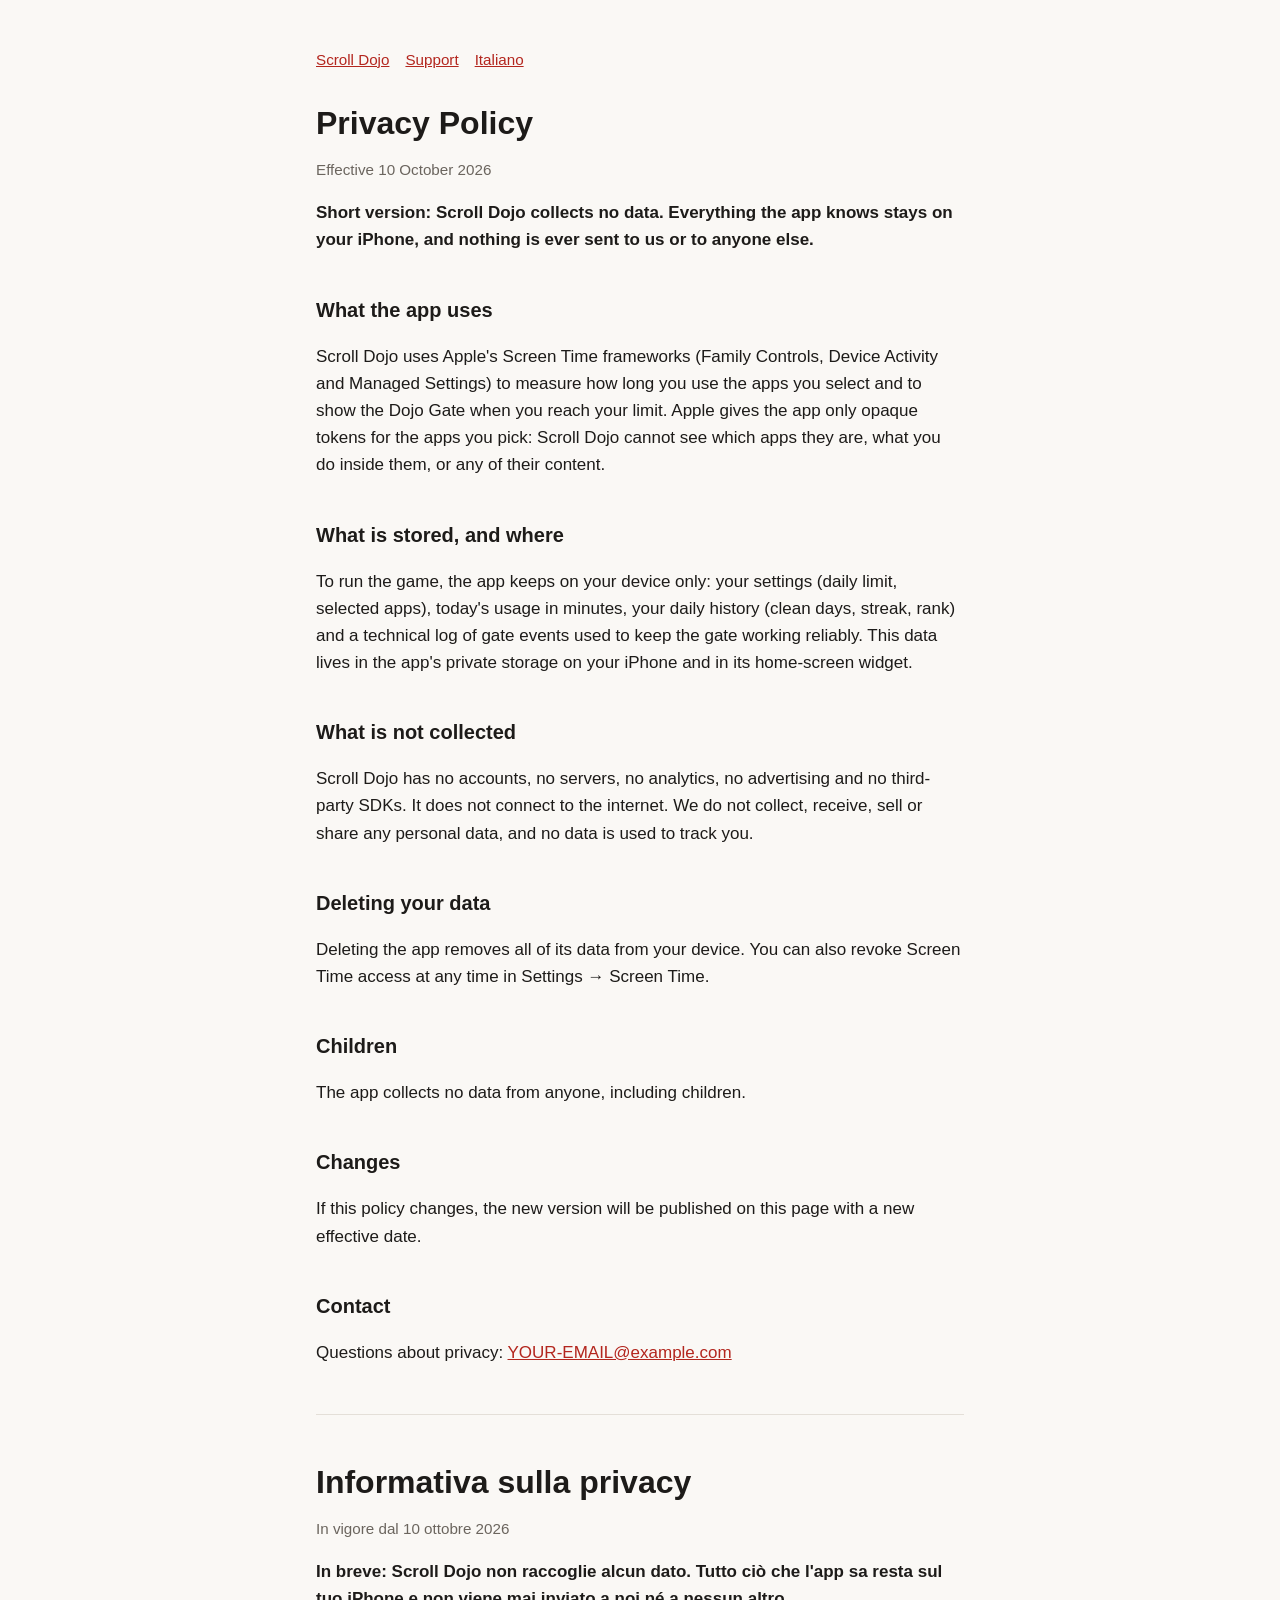
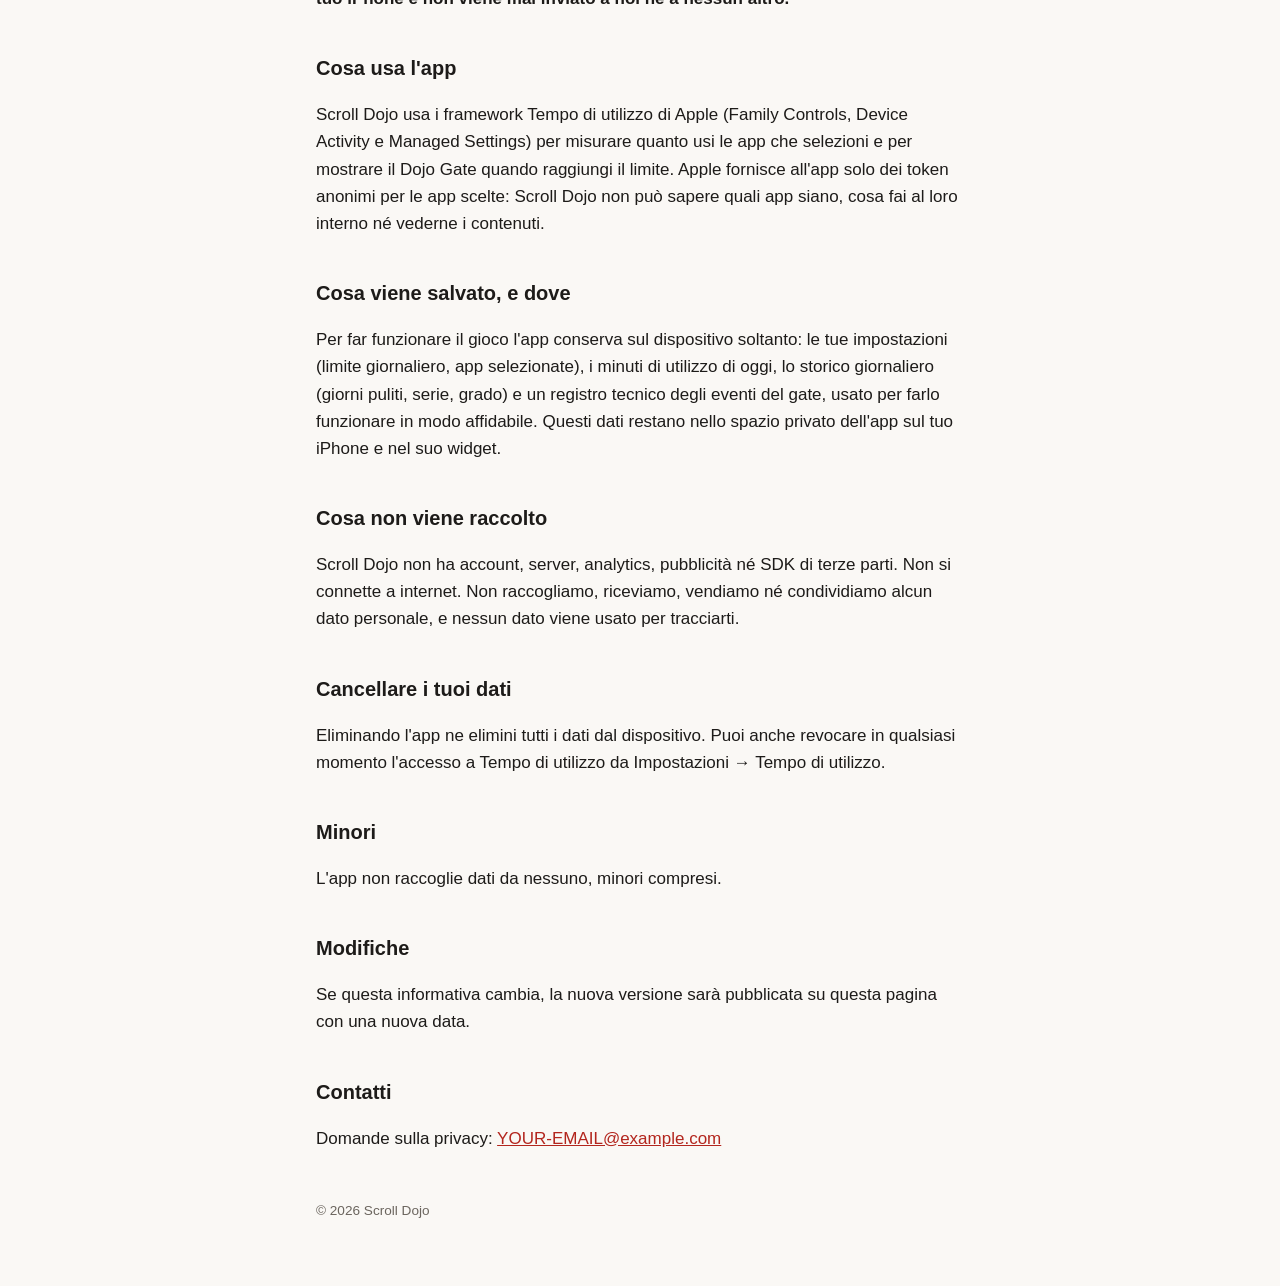
==== privacy.html @ 6bf16b57 "feat: privacy policy and support pages for the App Store listing Co-Authored-By: Claude Opus 5.5 <no" ====
<!doctype html>
<html lang="en">
<head>
  <meta charset="utf-8">
  <meta name="viewport" content="width=device-width, initial-scale=1">
  <title>Scroll Dojo Privacy</title>
  <meta name="description" content="Scroll Dojo collects no data. Everything stays on your iPhone.">
  <link rel="stylesheet" href="style.css">
</head>
<body>
<main>
  <nav><a href="index.html">Scroll Dojo</a><a href="support.html">Support</a><a href="#it">Italiano</a></nav>

  <h1>Privacy Policy</h1>
  <p class="muted">Effective 10 October 2026</p>

  <p><strong>Short version: Scroll Dojo collects no data. Everything the app knows stays on your iPhone, and nothing is ever sent to us or to anyone else.</strong></p>

  <h2>What the app uses</h2>
  <p>Scroll Dojo uses Apple's Screen Time frameworks (Family Controls, Device Activity and Managed Settings) to measure how long you use the apps you select and to show the Dojo Gate when you reach your limit. Apple gives the app only opaque tokens for the apps you pick: Scroll Dojo cannot see which apps they are, what you do inside them, or any of their content.</p>

  <h2>What is stored, and where</h2>
  <p>To run the game, the app keeps on your device only: your settings (daily limit, selected apps), today's usage in minutes, your daily history (clean days, streak, rank) and a technical log of gate events used to keep the gate working reliably. This data lives in the app's private storage on your iPhone and in its home-screen widget.</p>

  <h2>What is not collected</h2>
  <p>Scroll Dojo has no accounts, no servers, no analytics, no advertising and no third-party SDKs. It does not connect to the internet. We do not collect, receive, sell or share any personal data, and no data is used to track you.</p>

  <h2>Deleting your data</h2>
  <p>Deleting the app removes all of its data from your device. You can also revoke Screen Time access at any time in Settings &rarr; Screen Time.</p>

  <h2>Children</h2>
  <p>The app collects no data from anyone, including children.</p>

  <h2>Changes</h2>
  <p>If this policy changes, the new version will be published on this page with a new effective date.</p>

  <h2>Contact</h2>
  <p>Questions about privacy: <a href="mailto:YOUR-EMAIL@example.com">YOUR-EMAIL@example.com</a></p>

  <hr>

  <section id="it" lang="it">
    <h1>Informativa sulla privacy</h1>
    <p class="muted">In vigore dal 10 ottobre 2026</p>

    <p><strong>In breve: Scroll Dojo non raccoglie alcun dato. Tutto ciò che l'app sa resta sul tuo iPhone e non viene mai inviato a noi né a nessun altro.</strong></p>

    <h2>Cosa usa l'app</h2>
    <p>Scroll Dojo usa i framework Tempo di utilizzo di Apple (Family Controls, Device Activity e Managed Settings) per misurare quanto usi le app che selezioni e per mostrare il Dojo Gate quando raggiungi il limite. Apple fornisce all'app solo dei token anonimi per le app scelte: Scroll Dojo non può sapere quali app siano, cosa fai al loro interno né vederne i contenuti.</p>

    <h2>Cosa viene salvato, e dove</h2>
    <p>Per far funzionare il gioco l'app conserva sul dispositivo soltanto: le tue impostazioni (limite giornaliero, app selezionate), i minuti di utilizzo di oggi, lo storico giornaliero (giorni puliti, serie, grado) e un registro tecnico degli eventi del gate, usato per farlo funzionare in modo affidabile. Questi dati restano nello spazio privato dell'app sul tuo iPhone e nel suo widget.</p>

    <h2>Cosa non viene raccolto</h2>
    <p>Scroll Dojo non ha account, server, analytics, pubblicità né SDK di terze parti. Non si connette a internet. Non raccogliamo, riceviamo, vendiamo né condividiamo alcun dato personale, e nessun dato viene usato per tracciarti.</p>

    <h2>Cancellare i tuoi dati</h2>
    <p>Eliminando l'app ne elimini tutti i dati dal dispositivo. Puoi anche revocare in qualsiasi momento l'accesso a Tempo di utilizzo da Impostazioni &rarr; Tempo di utilizzo.</p>

    <h2>Minori</h2>
    <p>L'app non raccoglie dati da nessuno, minori compresi.</p>

    <h2>Modifiche</h2>
    <p>Se questa informativa cambia, la nuova versione sarà pubblicata su questa pagina con una nuova data.</p>

    <h2>Contatti</h2>
    <p>Domande sulla privacy: <a href="mailto:YOUR-EMAIL@example.com">YOUR-EMAIL@example.com</a></p>
  </section>

  <footer>© 2026 Scroll Dojo</footer>
</main>
</body>
</html>
---- style.css ----
:root { --bg: #faf8f5; --fg: #1d1b19; --muted: #6b655e; --accent: #b3261e; --line: #e4dfd8; }
@media (prefers-color-scheme: dark) {
  :root { --bg: #161412; --fg: #ece8e3; --muted: #a39d95; --accent: #f2766d; --line: #2e2a26; }
}
* { box-sizing: border-box; }
body { margin: 0; background: var(--bg); color: var(--fg);
  font: 17px/1.6 -apple-system, BlinkMacSystemFont, "Segoe UI", Roboto, sans-serif; }
main { max-width: 680px; margin: 0 auto; padding: 48px 16px 64px; }
h1 { font-size: 2rem; line-height: 1.2; margin: 0 0 4px; }
h2 { font-size: 1.25rem; margin: 2em 0 0.5em; }
h3 { font-size: 1.05rem; margin: 1.5em 0 0.25em; }
a { color: var(--accent); }
.muted { color: var(--muted); font-size: 0.95rem; }
nav { display: flex; gap: 16px; margin-bottom: 32px; font-size: 0.95rem; }
hr { border: 0; border-top: 1px solid var(--line); margin: 48px 0; }
footer { margin-top: 48px; color: var(--muted); font-size: 0.85rem; }
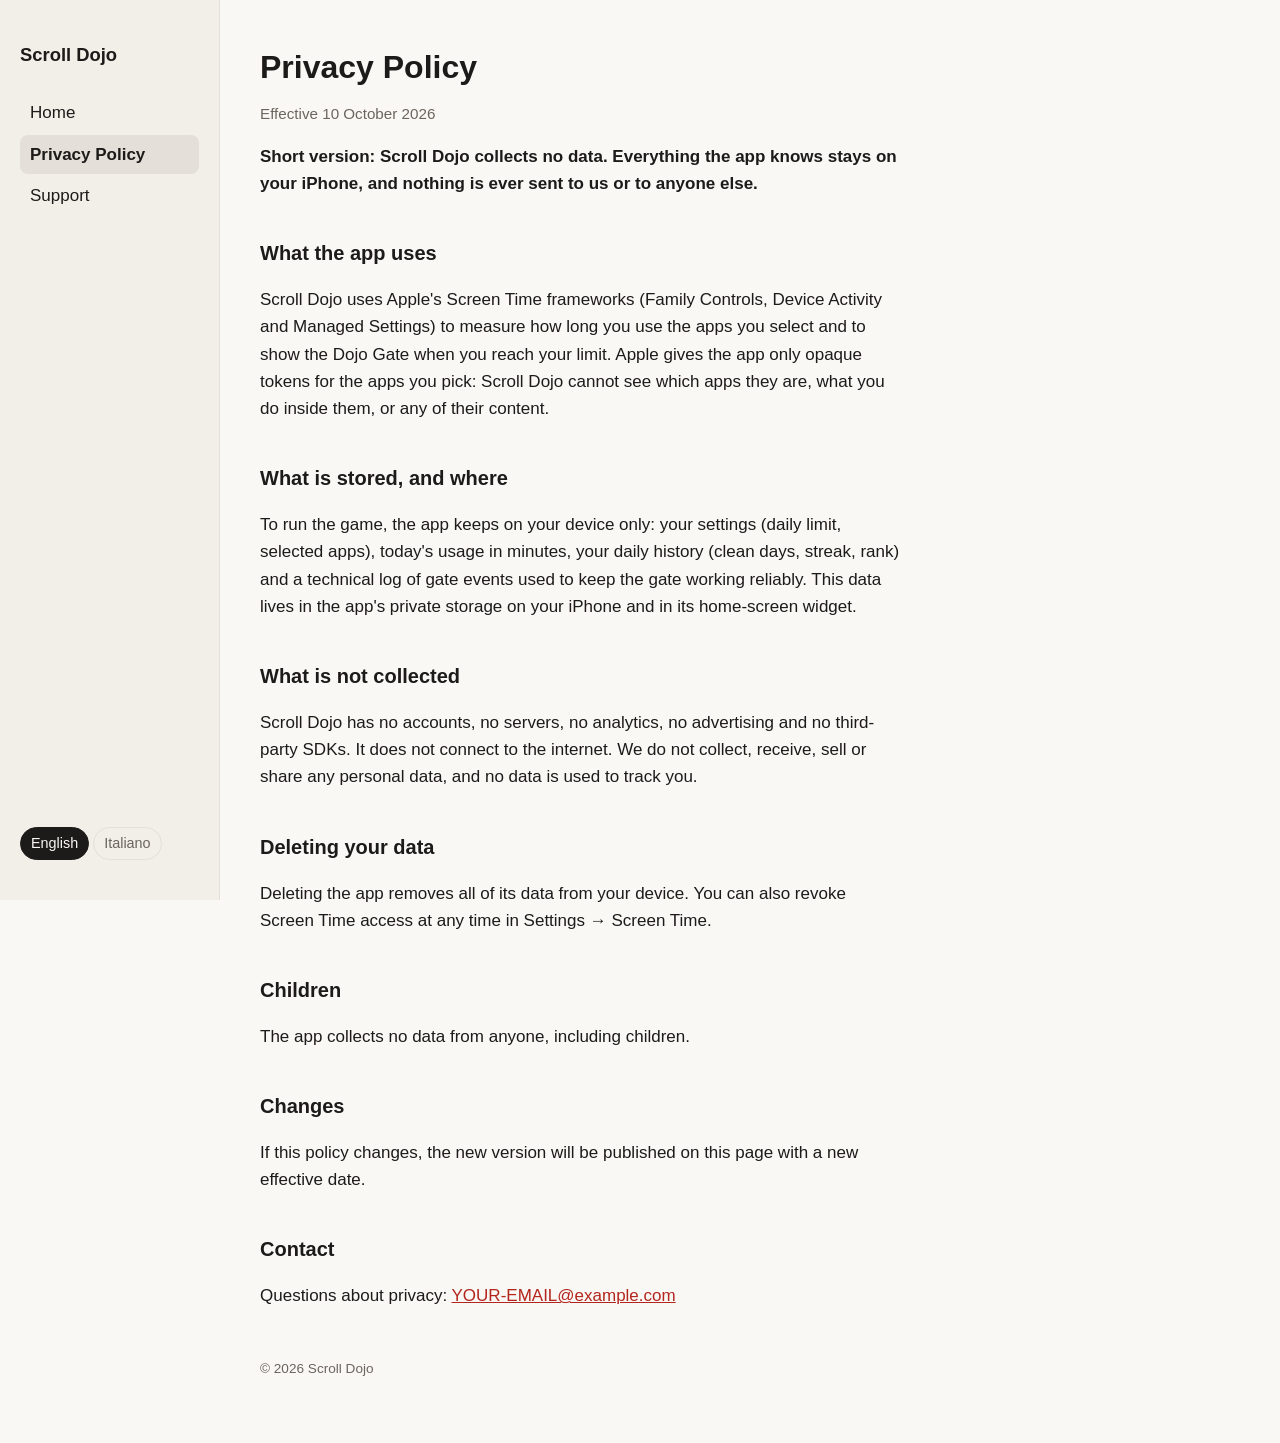
==== commit 8faacb4a: "feat: separate English and Italian pages behind a sidebar menu English stays at the root so the App " ====
--- a/privacy.html
+++ b/privacy.html
@@ -5,13 +5,25 @@
   <meta name="viewport" content="width=device-width, initial-scale=1">
   <title>Scroll Dojo Privacy</title>
   <meta name="description" content="Scroll Dojo collects no data. Everything stays on your iPhone.">
+  <link rel="alternate" hreflang="it" href="it/privacy.html">
   <link rel="stylesheet" href="style.css">
 </head>
 <body>
-<main>
-  <nav><a href="index.html">Scroll Dojo</a><a href="support.html">Support</a><a href="#it">Italiano</a></nav>
-
-  <h1>Privacy Policy</h1>
+<div class="layout">
+  <aside class="sidebar">
+    <a class="brand" href="index.html">Scroll Dojo</a>
+    <nav class="pages">
+      <a href="index.html">Home</a>
+      <a href="privacy.html" aria-current="page">Privacy Policy</a>
+      <a href="support.html">Support</a>
+    </nav>
+    <div class="lang" role="group" aria-label="Language">
+      <a href="privacy.html" hreflang="en" lang="en" aria-current="true">English</a>
+      <a href="it/privacy.html" hreflang="it" lang="it">Italiano</a>
+    </div>
+  </aside>
+  <main>
+<h1>Privacy Policy</h1>
   <p class="muted">Effective 10 October 2026</p>
 
   <p><strong>Short version: Scroll Dojo collects no data. Everything the app knows stays on your iPhone, and nothing is ever sent to us or to anyone else.</strong></p>
@@ -37,37 +49,8 @@
   <h2>Contact</h2>
   <p>Questions about privacy: <a href="mailto:YOUR-EMAIL@example.com">YOUR-EMAIL@example.com</a></p>
 
-  <hr>
-
-  <section id="it" lang="it">
-    <h1>Informativa sulla privacy</h1>
-    <p class="muted">In vigore dal 10 ottobre 2026</p>
-
-    <p><strong>In breve: Scroll Dojo non raccoglie alcun dato. Tutto ciò che l'app sa resta sul tuo iPhone e non viene mai inviato a noi né a nessun altro.</strong></p>
-
-    <h2>Cosa usa l'app</h2>
-    <p>Scroll Dojo usa i framework Tempo di utilizzo di Apple (Family Controls, Device Activity e Managed Settings) per misurare quanto usi le app che selezioni e per mostrare il Dojo Gate quando raggiungi il limite. Apple fornisce all'app solo dei token anonimi per le app scelte: Scroll Dojo non può sapere quali app siano, cosa fai al loro interno né vederne i contenuti.</p>
-
-    <h2>Cosa viene salvato, e dove</h2>
-    <p>Per far funzionare il gioco l'app conserva sul dispositivo soltanto: le tue impostazioni (limite giornaliero, app selezionate), i minuti di utilizzo di oggi, lo storico giornaliero (giorni puliti, serie, grado) e un registro tecnico degli eventi del gate, usato per farlo funzionare in modo affidabile. Questi dati restano nello spazio privato dell'app sul tuo iPhone e nel suo widget.</p>
-
-    <h2>Cosa non viene raccolto</h2>
-    <p>Scroll Dojo non ha account, server, analytics, pubblicità né SDK di terze parti. Non si connette a internet. Non raccogliamo, riceviamo, vendiamo né condividiamo alcun dato personale, e nessun dato viene usato per tracciarti.</p>
-
-    <h2>Cancellare i tuoi dati</h2>
-    <p>Eliminando l'app ne elimini tutti i dati dal dispositivo. Puoi anche revocare in qualsiasi momento l'accesso a Tempo di utilizzo da Impostazioni &rarr; Tempo di utilizzo.</p>
-
-    <h2>Minori</h2>
-    <p>L'app non raccoglie dati da nessuno, minori compresi.</p>
-
-    <h2>Modifiche</h2>
-    <p>Se questa informativa cambia, la nuova versione sarà pubblicata su questa pagina con una nuova data.</p>
-
-    <h2>Contatti</h2>
-    <p>Domande sulla privacy: <a href="mailto:YOUR-EMAIL@example.com">YOUR-EMAIL@example.com</a></p>
-  </section>
-
-  <footer>© 2026 Scroll Dojo</footer>
-</main>
+    <footer>© 2026 Scroll Dojo</footer>
+  </main>
+</div>
 </body>
 </html>
--- a/style.css
+++ b/style.css
@@ -1,16 +1,39 @@
-:root { --bg: #faf8f5; --fg: #1d1b19; --muted: #6b655e; --accent: #b3261e; --line: #e4dfd8; }
+:root { --bg: #faf8f5; --fg: #1d1b19; --muted: #6b655e; --accent: #b3261e; --line: #e4dfd8; --side: #f2eee8; }
 @media (prefers-color-scheme: dark) {
-  :root { --bg: #161412; --fg: #ece8e3; --muted: #a39d95; --accent: #f2766d; --line: #2e2a26; }
+  :root { --bg: #161412; --fg: #ece8e3; --muted: #a39d95; --accent: #f2766d; --line: #2e2a26; --side: #1e1b18; }
 }
 * { box-sizing: border-box; }
 body { margin: 0; background: var(--bg); color: var(--fg);
   font: 17px/1.6 -apple-system, BlinkMacSystemFont, "Segoe UI", Roboto, sans-serif; }
-main { max-width: 680px; margin: 0 auto; padding: 48px 16px 64px; }
+a { color: var(--accent); }
+
+.layout { display: flex; min-height: 100vh; }
+.sidebar { width: 220px; flex-shrink: 0; position: sticky; top: 0; height: 100vh;
+  display: flex; flex-direction: column; gap: 24px; padding: 40px 20px;
+  background: var(--side); border-right: 1px solid var(--line); }
+.brand { font-weight: 700; font-size: 1.15rem; color: var(--fg); text-decoration: none; }
+.pages { display: flex; flex-direction: column; gap: 2px; }
+.pages a { color: var(--fg); text-decoration: none; padding: 6px 10px; border-radius: 8px; }
+.pages a:hover { background: var(--line); }
+.pages a[aria-current="page"] { background: var(--line); font-weight: 600; }
+.lang { margin-top: auto; display: flex; gap: 4px; font-size: 0.9rem; }
+.lang a { color: var(--muted); text-decoration: none; padding: 4px 10px; border: 1px solid var(--line); border-radius: 999px; }
+.lang a[aria-current="true"] { color: var(--bg); background: var(--fg); border-color: var(--fg); }
+
+main { flex: 1; min-width: 0; max-width: 720px; padding: 48px 40px 64px; }
 h1 { font-size: 2rem; line-height: 1.2; margin: 0 0 4px; }
 h2 { font-size: 1.25rem; margin: 2em 0 0.5em; }
 h3 { font-size: 1.05rem; margin: 1.5em 0 0.25em; }
-a { color: var(--accent); }
 .muted { color: var(--muted); font-size: 0.95rem; }
-nav { display: flex; gap: 16px; margin-bottom: 32px; font-size: 0.95rem; }
-hr { border: 0; border-top: 1px solid var(--line); margin: 48px 0; }
 footer { margin-top: 48px; color: var(--muted); font-size: 0.85rem; }
+
+@media (max-width: 720px) {
+  .layout { flex-direction: column; }
+  .sidebar { position: static; width: auto; height: auto; padding: 16px;
+    flex-direction: row; flex-wrap: wrap; align-items: center; gap: 8px 16px;
+    border-right: 0; border-bottom: 1px solid var(--line); }
+  .pages { flex-direction: row; flex-wrap: wrap; }
+  .pages a { padding: 4px 8px; }
+  .lang { margin-top: 0; margin-left: auto; }
+  main { padding: 32px 16px 48px; }
+}
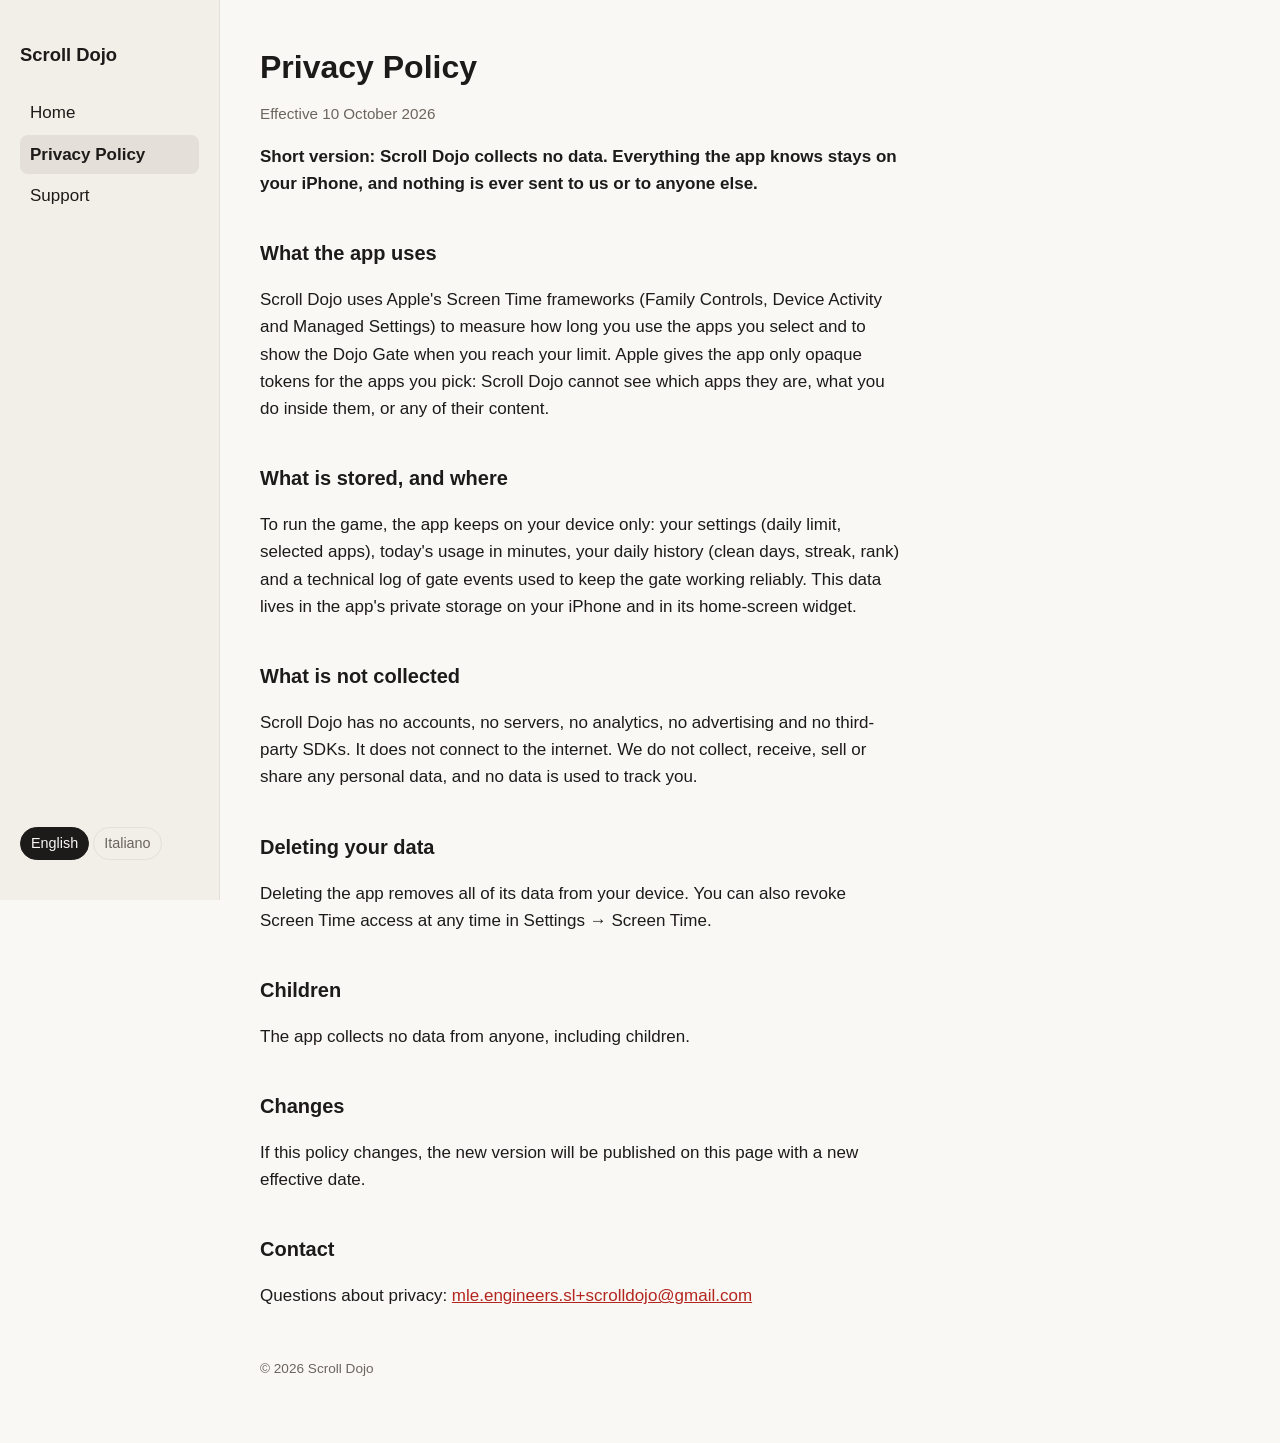
==== commit 837d9168: "chore: set the support contact address Co-Authored-By: Claude Opus 5.5 <noreply@anthropic.com>" ====
--- a/privacy.html
+++ b/privacy.html
@@ -47,7 +47,7 @@
   <p>If this policy changes, the new version will be published on this page with a new effective date.</p>
 
   <h2>Contact</h2>
-  <p>Questions about privacy: <a href="mailto:YOUR-EMAIL@example.com">YOUR-EMAIL@example.com</a></p>
+  <p>Questions about privacy: <a href="mailto:mle.engineers.sl+scrolldojo@gmail.com">mle.engineers.sl+scrolldojo@gmail.com</a></p>
 
     <footer>© 2026 Scroll Dojo</footer>
   </main>
